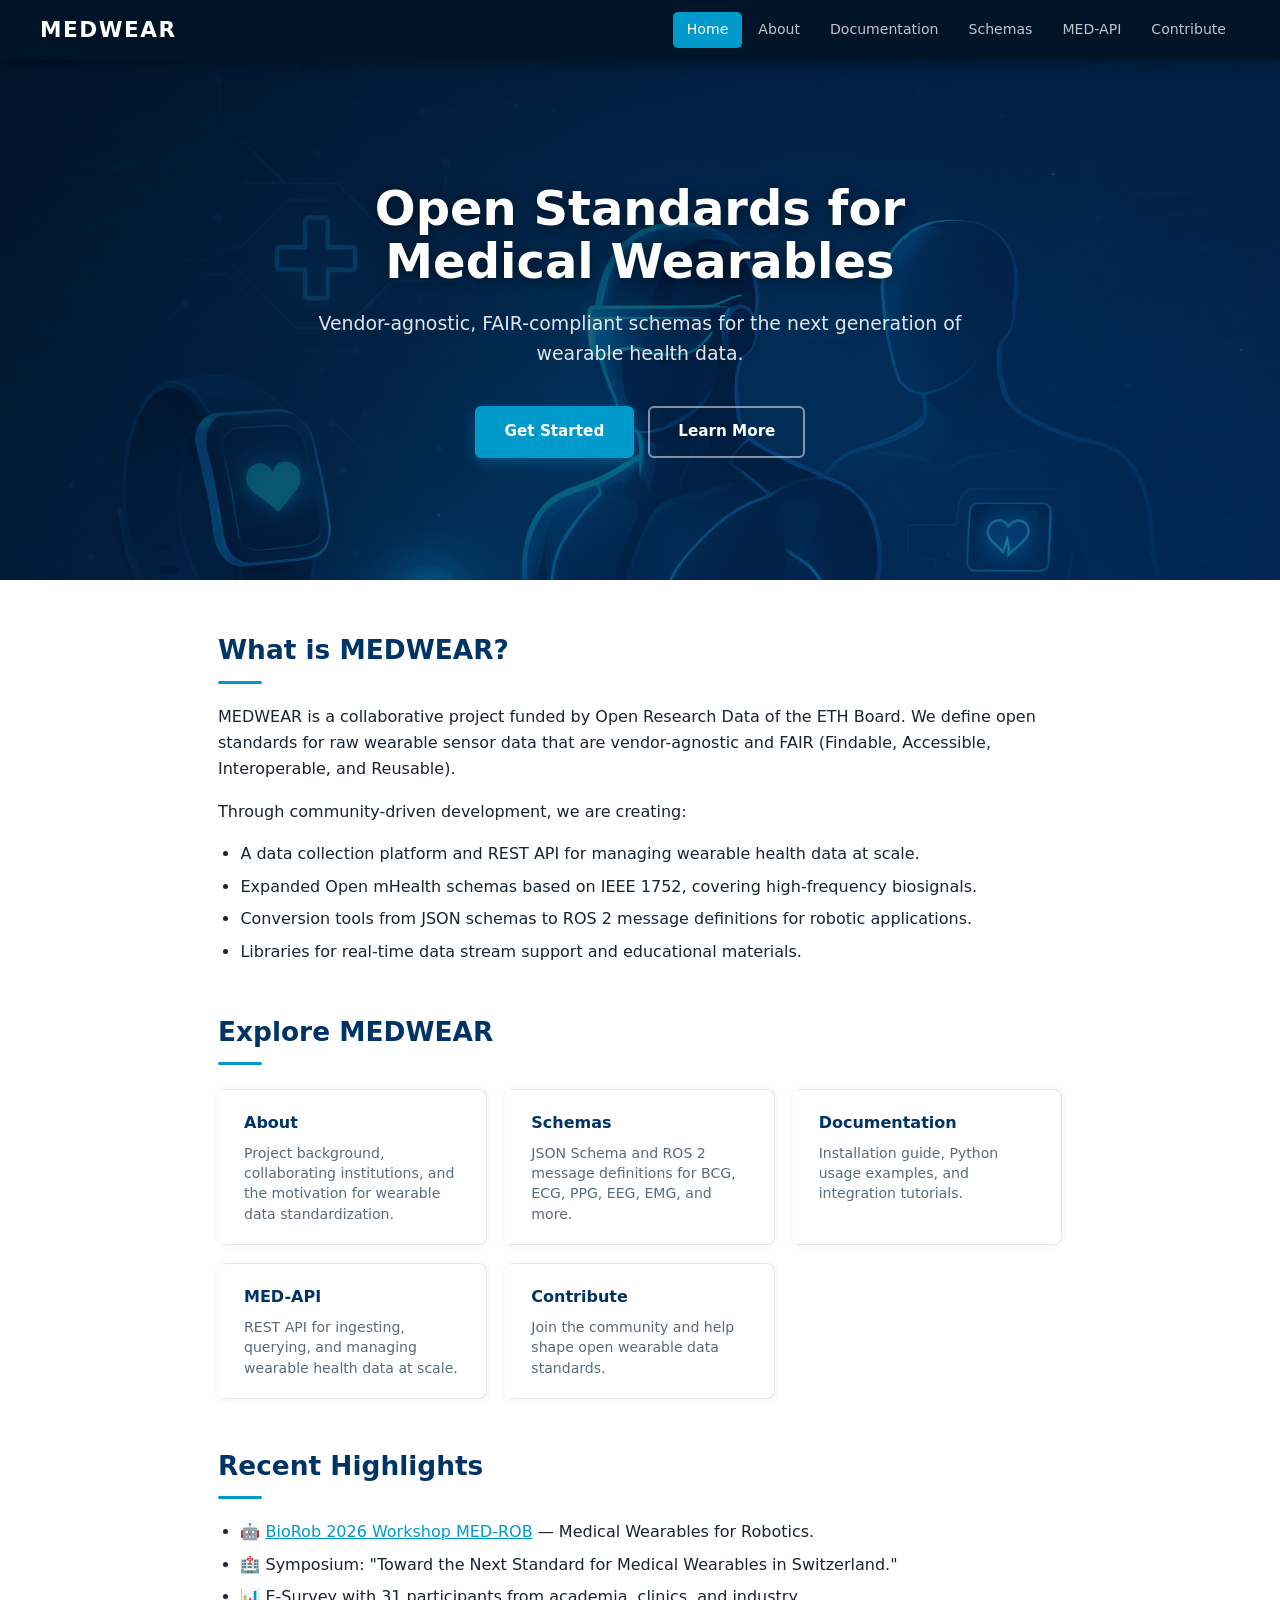
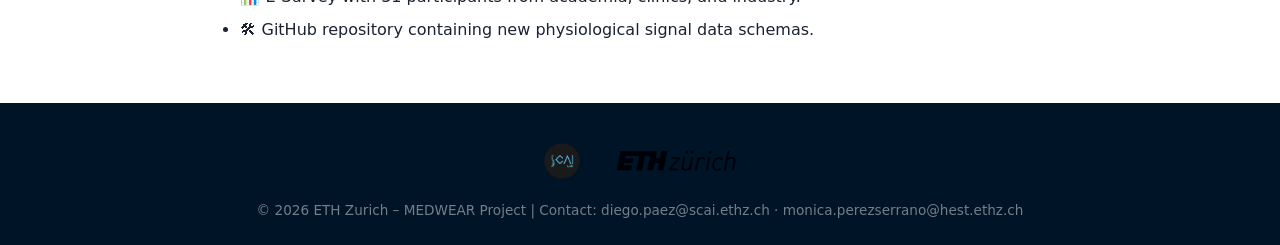
==== index.html @ 4d6610df "Updated website" ====
<!DOCTYPE html>
<html lang="en">

<head>
  <meta charset="UTF-8" />
  <meta name="viewport" content="width=device-width, initial-scale=1.0" />
  <title>MEDWEAR: Open Standard for Wearable Health Data</title>
  <link rel="stylesheet" href="style.css" />
  <link rel="icon" href="favicon.ico" />
</head>

<body>

  <header>
    <a href="index.html" class="header-brand">MEDWEAR</a>
    <nav>
      <a href="index.html" class="active">Home</a>
      <a href="about.html">About</a>
      <a href="documentation.html">Documentation</a>
      <a href="schemas.html">Schemas</a>
      <a href="med-api.html">MED-API</a>
      <a href="contribute.html">Contribute</a>
    </nav>
  </header>

  <div class="hero">
    <div class="hero-content">
      <h1>Open Standards for<br>Medical Wearables</h1>
      <p>Vendor-agnostic, FAIR-compliant schemas for the next generation of wearable health data.</p>
      <div class="hero-actions">
        <a href="documentation.html" class="btn-primary">Get Started</a>
        <a href="about.html" class="btn-secondary">Learn More</a>
      </div>
    </div>
  </div>

  <div class="content-container">
    <main>

      <section>
        <h2>What is MEDWEAR?</h2>
        <p>
          MEDWEAR is a collaborative project funded by Open Research Data of the ETH Board.
          We define open standards for raw wearable sensor data that are vendor-agnostic and
          FAIR (Findable, Accessible, Interoperable, and Reusable).
        </p>
        <p>Through community-driven development, we are creating:</p>
        <ul>
          <li>A data collection platform and REST API for managing wearable health data at scale.</li>
          <li>Expanded Open mHealth schemas based on IEEE 1752, covering high-frequency biosignals.</li>
          <li>Conversion tools from JSON schemas to ROS 2 message definitions for robotic applications.</li>
          <li>Libraries for real-time data stream support and educational materials.</li>
        </ul>
      </section>

      <section>
        <h2>Explore MEDWEAR</h2>
        <div class="quick-links">
          <a href="about.html" class="quick-link-card">
            <h3>About</h3>
            <p>Project background, collaborating institutions, and the motivation for wearable data standardization.</p>
          </a>
          <a href="schemas.html" class="quick-link-card">
            <h3>Schemas</h3>
            <p>JSON Schema and ROS 2 message definitions for BCG, ECG, PPG, EEG, EMG, and more.</p>
          </a>
          <a href="documentation.html" class="quick-link-card">
            <h3>Documentation</h3>
            <p>Installation guide, Python usage examples, and integration tutorials.</p>
          </a>
          <a href="med-api.html" class="quick-link-card">
            <h3>MED-API</h3>
            <p>REST API for ingesting, querying, and managing wearable health data at scale.</p>
          </a>
          <a href="contribute.html" class="quick-link-card">
            <h3>Contribute</h3>
            <p>Join the community and help shape open wearable data standards.</p>
          </a>
        </div>
      </section>

      <section>
        <h2>Recent Highlights</h2>
        <ul>
          <li>🤖 <a href="https://sites.google.com/ethz.ch/medrob2026/home" target="_blank" rel="noopener">BioRob 2026
              Workshop MED-ROB</a> — Medical Wearables for Robotics.</li>
          <li>🏥 Symposium: "Toward the Next Standard for Medical Wearables in Switzerland."</li>
          <li>📊 E-Survey with 31 participants from academia, clinics, and industry.</li>
          <li>🛠 GitHub repository containing new physiological signal data schemas.</li>
        </ul>
      </section>

    </main>
  </div>

  <footer>
    <div class="footer-logos">
      <img src="assets/images/scai_logo.png" alt="SCAI Lab Logo" />
      <img src="assets/images/ethz_logo.png" alt="ETH Zurich Logo" class="ethz-logo" />
    </div>
    <p>© 2026 ETH Zurich – MEDWEAR Project | Contact: diego.paez@scai.ethz.ch · monica.perezserrano@hest.ethz.ch</p>
  </footer>

</body>

</html>
---- style.css ----
/* ── Variables ──────────────────────────────────────────────── */
:root {
  --navy:        #001428;
  --blue:        #003366;
  --blue-mid:    #004d99;
  --teal:        #0099cc;
  --teal-light:  #00b8d9;
  --white:       #ffffff;
  --gray-light:  #f4f7fa;
  --gray-mid:    #e2e8f0;
  --text:        #1a2332;
  --text-muted:  #5a6a7a;
}

/* ── Reset & base ───────────────────────────────────────────── */
*, *::before, *::after { box-sizing: border-box; }

body {
  margin: 0;
  padding: 0;
  font-family: 'Segoe UI', system-ui, -apple-system, sans-serif;
  line-height: 1.65;
  color: var(--text);
  background: var(--white);
}

a { color: var(--teal); }
a:hover { color: var(--teal-light); }

/* ── Sticky navbar ──────────────────────────────────────────── */
header {
  position: sticky;
  top: 0;
  z-index: 200;
  width: 100%;
  background: var(--navy);
  display: flex;
  align-items: center;
  justify-content: space-between;
  padding: 0 40px;
  height: 60px;
  box-shadow: 0 2px 16px rgba(0, 0, 0, 0.4);
}

.header-brand {
  color: var(--white);
  font-size: 1.35rem;
  font-weight: 800;
  letter-spacing: 0.07em;
  text-decoration: none;
  flex-shrink: 0;
  transition: color 0.18s;
}

.header-brand:hover { color: var(--teal-light); }

nav {
  display: flex;
  align-items: center;
  gap: 2px;
  flex-wrap: wrap;
}

nav a {
  color: rgba(255, 255, 255, 0.75);
  text-decoration: none;
  padding: 6px 14px;
  border-radius: 5px;
  font-size: 0.88rem;
  font-weight: 500;
  transition: background 0.18s, color 0.18s;
  white-space: nowrap;
}

nav a:hover {
  background: rgba(255, 255, 255, 0.12);
  color: var(--white);
}

nav a.active {
  background: var(--teal);
  color: var(--white);
}

/* ── Hero (homepage only) ───────────────────────────────────── */
.hero {
  width: 100%;
  min-height: 520px;
  background-image: url('assets/images/hero-home.jpg');
  background-size: cover;
  background-position: center 35%;
  position: relative;
  display: flex;
  align-items: center;
  justify-content: center;
}

.hero::before {
  content: '';
  position: absolute;
  inset: 0;
  background: linear-gradient(135deg,
    rgba(0, 20, 40, 0.82) 0%,
    rgba(0, 51, 102, 0.58) 100%);
}

.hero-content {
  position: relative;
  z-index: 1;
  text-align: center;
  color: var(--white);
  max-width: 760px;
  padding: 80px 28px;
}

.hero-content h1 {
  font-size: 3rem;
  font-weight: 800;
  line-height: 1.1;
  margin: 0 0 20px;
  text-shadow: 0 2px 14px rgba(0, 0, 0, 0.45);
}

.hero-content p {
  font-size: 1.18rem;
  line-height: 1.6;
  color: rgba(255, 255, 255, 0.88);
  margin: 0 0 38px;
}

.hero-actions {
  display: flex;
  gap: 14px;
  justify-content: center;
  flex-wrap: wrap;
}

/* ── Buttons ────────────────────────────────────────────────── */
.btn-primary {
  background: var(--teal);
  color: var(--white);
  padding: 13px 30px;
  border-radius: 6px;
  text-decoration: none;
  font-weight: 600;
  font-size: 0.95rem;
  box-shadow: 0 4px 14px rgba(0, 153, 204, 0.38);
  transition: background 0.2s, transform 0.15s, box-shadow 0.2s;
}

.btn-primary:hover {
  background: var(--teal-light);
  color: var(--white);
  transform: translateY(-2px);
  box-shadow: 0 6px 22px rgba(0, 153, 204, 0.48);
}

.btn-secondary {
  background: transparent;
  color: var(--white);
  padding: 11px 28px;
  border-radius: 6px;
  text-decoration: none;
  font-weight: 600;
  font-size: 0.95rem;
  border: 2px solid rgba(255, 255, 255, 0.5);
  transition: border-color 0.2s, background 0.2s;
}

.btn-secondary:hover {
  border-color: var(--white);
  background: rgba(255, 255, 255, 0.1);
  color: var(--white);
}

/* ── Page banner (inner pages) ──────────────────────────────── */
.page-banner {
  width: 100%;
  height: 400px;
  background-size: cover;
  background-position: center 30%;
  position: relative;
  display: flex;
  align-items: center;
}

.page-banner::before {
  content: '';
  position: absolute;
  inset: 0;
  background: linear-gradient(135deg,
    rgba(0, 20, 40, 0.80) 0%,
    rgba(0, 51, 102, 0.60) 100%);
}

.page-banner-content {
  position: relative;
  z-index: 1;
  max-width: 900px;
  margin: 0 auto;
  padding: 0 28px;
  width: 100%;
  color: var(--white);
}

.page-banner-content h1 {
  font-size: 2.2rem;
  font-weight: 700;
  margin: 0 0 6px;
}

.page-banner-content p {
  margin: 0;
  color: rgba(255, 255, 255, 0.78);
  font-size: 1rem;
}

/* ── Main content ───────────────────────────────────────────── */
.content-container {
  max-width: 900px;
  margin: 48px auto;
  padding: 0 28px;
}

section { margin-bottom: 2.8em; }

/* ── Typography ─────────────────────────────────────────────── */
.content-container h2 {
  font-size: 1.65rem;
  font-weight: 700;
  color: var(--blue);
  margin: 0 0 20px;
  padding-bottom: 12px;
  position: relative;
}

.content-container h2::after {
  content: '';
  position: absolute;
  bottom: 0;
  left: 0;
  width: 44px;
  height: 3px;
  background: var(--teal);
  border-radius: 2px;
}

.content-container h3 {
  font-size: 1.12rem;
  font-weight: 600;
  color: var(--blue);
  margin: 1.6em 0 0.5em;
}

.content-container h4 {
  font-size: 1rem;
  font-weight: 600;
  color: var(--text);
  margin: 1.2em 0 0.4em;
}

.content-container p {
  margin: 0 0 1em;
}

.content-container ul,
.content-container ol {
  padding-left: 1.4em;
  margin: 0 0 1em;
}

.content-container li { margin-bottom: 0.38em; }

/* ── Documentation block dividers ──────────────────────────── */
.doc-block-title {
  font-size: 2rem !important;
  font-weight: 800 !important;
  color: var(--navy) !important;
  background: linear-gradient(90deg, var(--blue) 0%, var(--teal) 100%);
  -webkit-background-clip: text;
  -webkit-text-fill-color: transparent;
  background-clip: text;
  margin: 3em 0 1.2em !important;
  padding-bottom: 16px !important;
  border-bottom: 3px solid var(--teal);
  scroll-margin-top: 80px;
}

.doc-block-title::after { display: none !important; }

/* ── Quick-link cards ───────────────────────────────────────── */
.quick-links {
  display: grid;
  grid-template-columns: repeat(auto-fit, minmax(230px, 1fr));
  gap: 18px;
  margin: 24px 0;
}

.quick-link-card {
  display: block;
  background: var(--white);
  border: 1px solid var(--gray-mid);
  border-left: 4px solid transparent;
  border-radius: 8px;
  padding: 20px 22px;
  text-decoration: none;
  color: inherit;
  box-shadow: 0 1px 6px rgba(0, 0, 0, 0.06);
  transition: border-left-color 0.2s, box-shadow 0.2s, transform 0.18s;
}

.quick-link-card:hover {
  border-left-color: var(--teal);
  box-shadow: 0 6px 22px rgba(0, 0, 0, 0.10);
  transform: translateY(-3px);
}

.quick-link-card h3 {
  margin: 0 0 6px;
  color: var(--blue);
  font-size: 1rem;
  font-weight: 700;
}

.quick-link-card p {
  margin: 0;
  font-size: 0.88rem;
  color: var(--text-muted);
  line-height: 1.45;
}

/* ── Code blocks ────────────────────────────────────────────── */
pre {
  background: #0d1926;
  color: #c9d8e8;
  border-radius: 6px;
  padding: 16px 20px;
  overflow-x: auto;
  font-size: 0.87rem;
  line-height: 1.55;
  margin: 8px 0 18px;
  border: 1px solid #1e3050;
}

code {
  font-family: 'Cascadia Code', 'Fira Code', 'Courier New', monospace;
  font-size: 0.9em;
}

p code, li code, td code {
  background: #eef2f7;
  color: #1a4a6b;
  padding: 1px 6px;
  border-radius: 3px;
  font-size: 0.875em;
}

/* ── Tables ─────────────────────────────────────────────────── */
table {
  width: 100%;
  border-collapse: collapse;
  margin: 12px 0 22px;
  font-size: 0.9rem;
  border-radius: 6px;
  overflow: hidden;
  box-shadow: 0 1px 8px rgba(0, 0, 0, 0.08);
}

th, td {
  text-align: left;
  padding: 11px 14px;
  border-bottom: 1px solid var(--gray-mid);
  vertical-align: top;
}

th {
  background: var(--blue);
  color: var(--white);
  font-weight: 600;
  font-size: 0.875rem;
  letter-spacing: 0.02em;
}

tr:last-child td { border-bottom: none; }
tr:nth-child(even) td { background: var(--gray-light); }

/* ── Details / Summary ──────────────────────────────────────── */
details {
  border: 1px solid var(--gray-mid);
  border-radius: 6px;
  padding: 2px 14px;
  margin-bottom: 10px;
  background: var(--white);
}

details[open] { padding-bottom: 12px; }

summary {
  cursor: pointer;
  font-weight: 600;
  color: var(--blue-mid);
  padding: 10px 0;
  list-style: none;
  display: flex;
  align-items: center;
  gap: 8px;
}

summary::before {
  content: '▶';
  font-size: 0.65em;
  color: var(--teal);
  transition: transform 0.2s;
}

details[open] summary::before { transform: rotate(90deg); }
summary:hover { color: var(--teal); }

/* ── Footer ─────────────────────────────────────────────────── */
footer {
  width: 100%;
  background: var(--navy);
  box-sizing: border-box;
  padding: 40px 28px 24px;
  margin-top: 60px;
  text-align: center;
}

.footer-logos {
  display: flex;
  justify-content: center;
  align-items: center;
  gap: 36px;
  width: 100%;
  margin-bottom: 20px;
  flex-wrap: wrap;
}

.footer-logos img {
  height: 36px;
  width: auto;
  border: none;
  box-shadow: none;
  background: none;
  padding: 0;
  border-radius: 0;
  transition: opacity 0.2s;
}

.footer-logos .ethz-logo { height: 20px; }

footer p {
  color: rgba(255, 255, 255, 0.45);
  margin: 0;
  font-size: 0.85rem;
}

/* ── Responsive ─────────────────────────────────────────────── */
@media (max-width: 700px) {
  header {
    flex-direction: column;
    align-items: flex-start;
    height: auto;
    padding: 12px 16px;
    gap: 8px;
  }

  nav a {
    padding: 5px 10px;
    font-size: 0.83rem;
  }

  .hero-content h1 { font-size: 2rem; }
  .hero { min-height: 380px; }
  .content-container { padding: 0 16px; margin: 32px auto; }
}
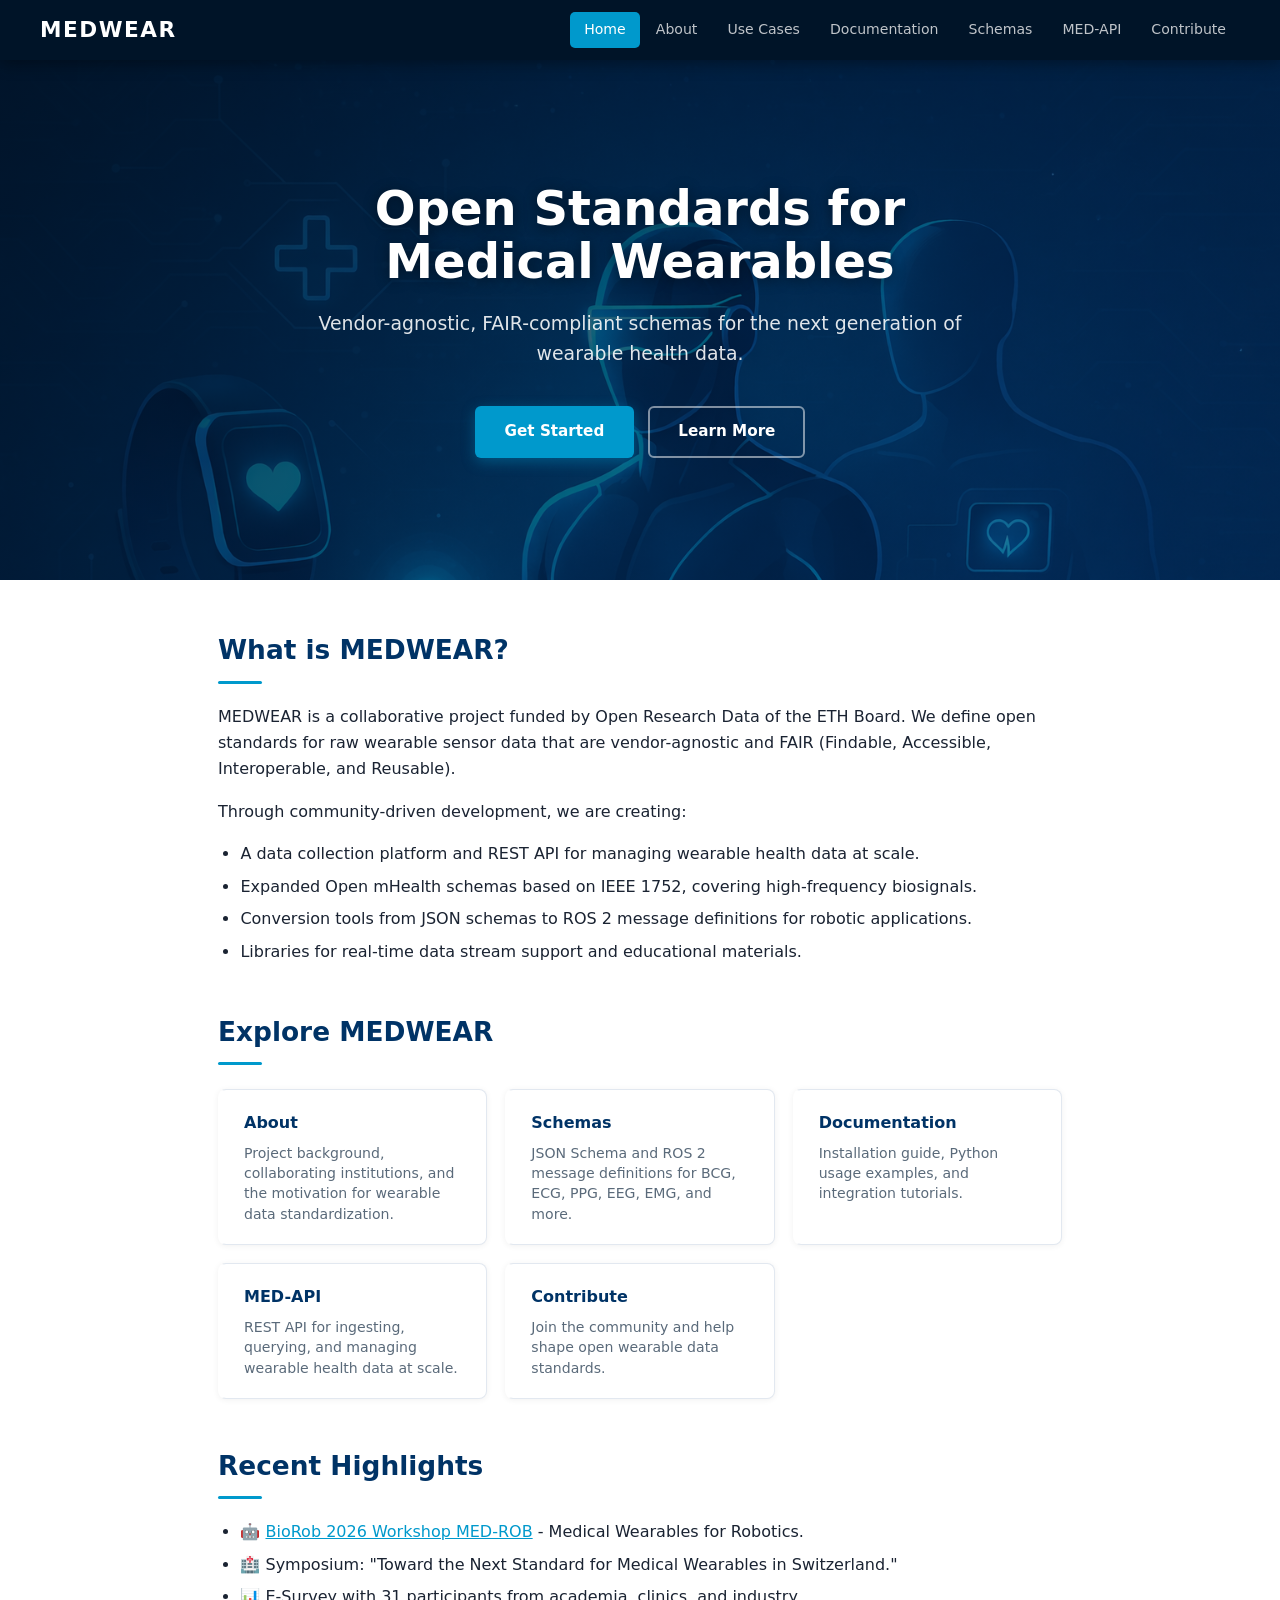
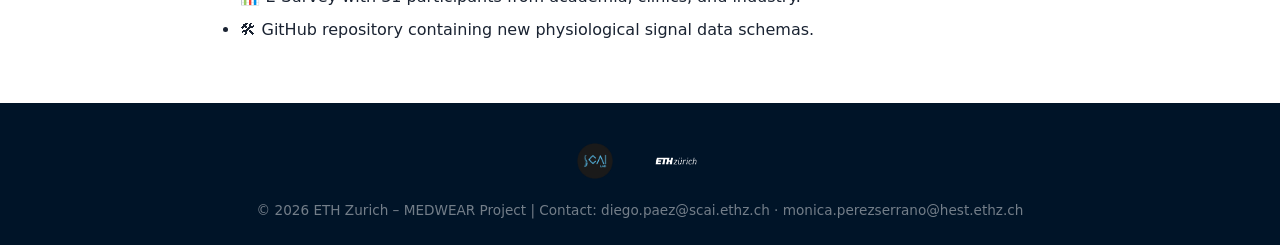
==== commit 2a4f966c: "Added use cases" ====
--- a/index.html
+++ b/index.html
@@ -16,6 +16,7 @@
     <nav>
       <a href="index.html" class="active">Home</a>
       <a href="about.html">About</a>
+      <a href="use-cases.html">Use Cases</a>
       <a href="documentation.html">Documentation</a>
       <a href="schemas.html">Schemas</a>
       <a href="med-api.html">MED-API</a>
@@ -83,7 +84,7 @@
         <h2>Recent Highlights</h2>
         <ul>
           <li>🤖 <a href="https://sites.google.com/ethz.ch/medrob2026/home" target="_blank" rel="noopener">BioRob 2026
-              Workshop MED-ROB</a> — Medical Wearables for Robotics.</li>
+              Workshop MED-ROB</a> - Medical Wearables for Robotics.</li>
           <li>🏥 Symposium: "Toward the Next Standard for Medical Wearables in Switzerland."</li>
           <li>📊 E-Survey with 31 participants from academia, clinics, and industry.</li>
           <li>🛠 GitHub repository containing new physiological signal data schemas.</li>
--- a/style.css
+++ b/style.css
@@ -455,6 +455,92 @@
   font-size: 0.85rem;
 }
 
+/* ── Pilot study cards ──────────────────────────────────────── */
+.pilot-grid {
+  display: grid;
+  grid-template-columns: repeat(auto-fit, minmax(320px, 1fr));
+  gap: 24px;
+  margin: 2em 0;
+}
+
+.pilot-card {
+  border-radius: 10px;
+  overflow: hidden;
+  border: 1px solid var(--gray-mid);
+  box-shadow: 0 2px 12px rgba(0, 0, 0, 0.07);
+}
+
+.pilot-card-header {
+  padding: 22px 24px 18px;
+  color: var(--white);
+}
+
+.pilot-card--spz .pilot-card-header { background: linear-gradient(135deg, #3c3489 0%, #534ab7 100%); }
+.pilot-card--llui .pilot-card-header { background: linear-gradient(135deg, #085041 0%, #0f6e56 100%); }
+
+.pilot-tag {
+  display: inline-block;
+  font-size: 0.72rem;
+  font-weight: 700;
+  letter-spacing: 0.08em;
+  text-transform: uppercase;
+  background: rgba(255, 255, 255, 0.22);
+  padding: 3px 10px;
+  border-radius: 20px;
+  margin-bottom: 10px;
+}
+
+.pilot-card-header h3 {
+  margin: 0 0 6px;
+  font-size: 1.1rem;
+  font-weight: 700;
+  color: var(--white);
+}
+
+.pilot-subtitle {
+  margin: 0;
+  font-size: 0.82rem;
+  color: rgba(255, 255, 255, 0.72);
+  font-family: 'Cascadia Code', 'Fira Code', monospace;
+}
+
+.pilot-card-body {
+  padding: 20px 24px 22px;
+  background: var(--white);
+}
+
+.pilot-card-body h4 {
+  font-size: 0.82rem;
+  font-weight: 700;
+  text-transform: uppercase;
+  letter-spacing: 0.06em;
+  color: var(--text-muted);
+  margin: 1.4em 0 0.5em;
+}
+
+.pilot-card-body h4:first-child { margin-top: 0; }
+
+.pilot-card-body p { font-size: 0.92rem; margin: 0 0 0.6em; }
+.pilot-card-body ol { font-size: 0.92rem; padding-left: 1.4em; margin: 0 0 0.6em; }
+.pilot-card-body li { margin-bottom: 0.45em; }
+
+.signal-tags {
+  display: flex;
+  flex-wrap: wrap;
+  gap: 8px;
+  margin-top: 6px;
+}
+
+.signal-tag {
+  font-size: 0.78rem;
+  font-weight: 600;
+  padding: 4px 12px;
+  border-radius: 20px;
+  background: var(--gray-light);
+  color: var(--blue-mid);
+  border: 1px solid var(--gray-mid);
+}
+
 /* ── Responsive ─────────────────────────────────────────────── */
 @media (max-width: 700px) {
   header {
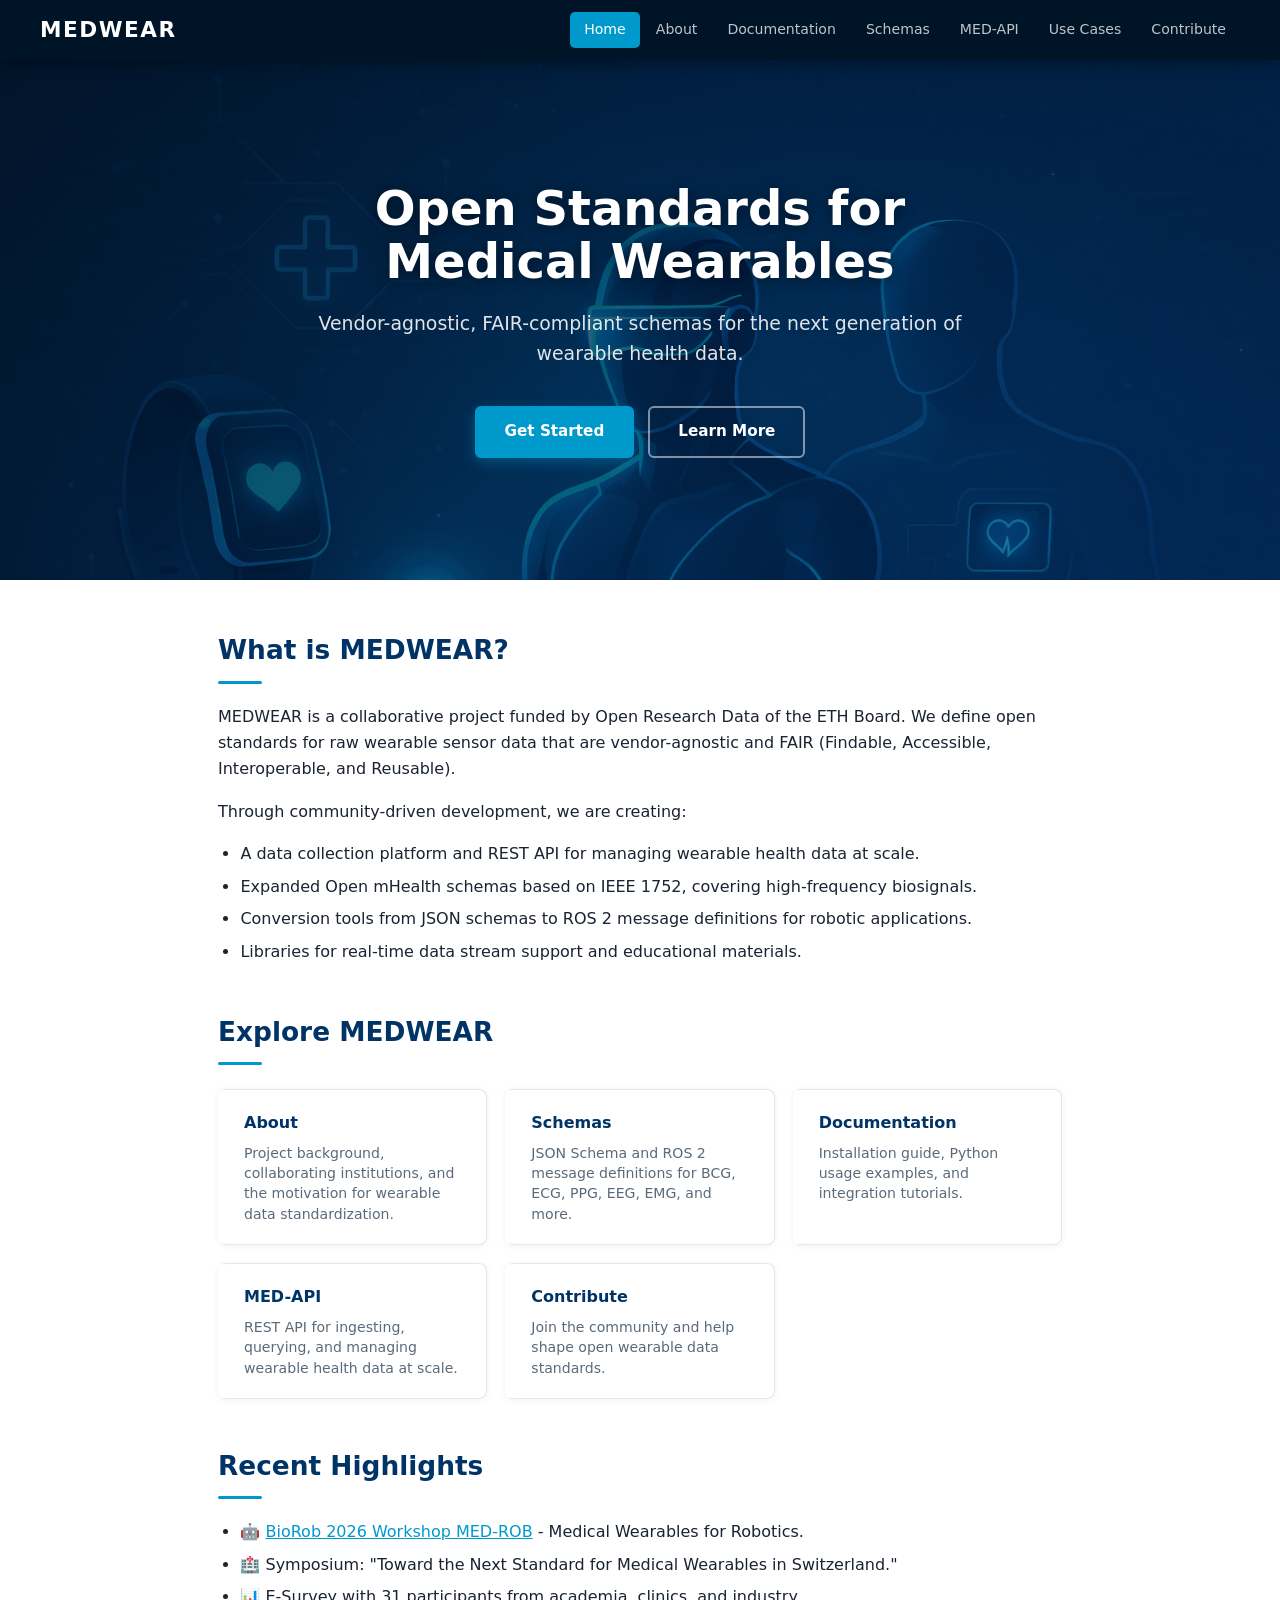
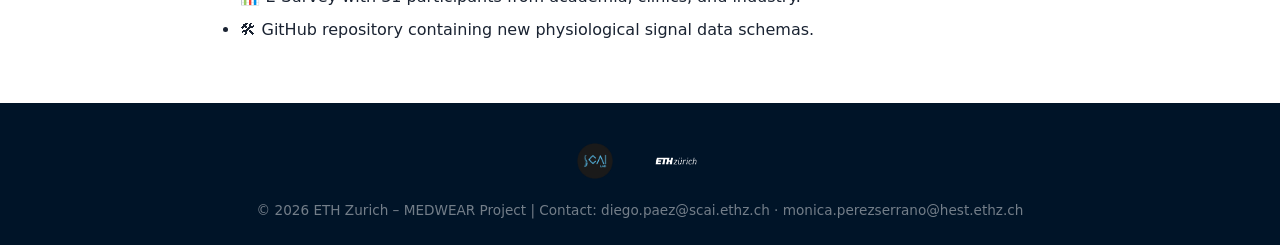
==== commit 15d69d07: "Updated links" ====
--- a/index.html
+++ b/index.html
@@ -16,10 +16,10 @@
     <nav>
       <a href="index.html" class="active">Home</a>
       <a href="about.html">About</a>
-      <a href="use-cases.html">Use Cases</a>
       <a href="documentation.html">Documentation</a>
       <a href="schemas.html">Schemas</a>
       <a href="med-api.html">MED-API</a>
+      <a href="use-cases.html">Use Cases</a>
       <a href="contribute.html">Contribute</a>
     </nav>
   </header>
--- a/style.css
+++ b/style.css
@@ -475,8 +475,10 @@
   color: var(--white);
 }
 
-.pilot-card--spz .pilot-card-header { background: linear-gradient(135deg, #3c3489 0%, #534ab7 100%); }
-.pilot-card--llui .pilot-card-header { background: linear-gradient(135deg, #085041 0%, #0f6e56 100%); }
+.pilot-card--spz .pilot-card-header  { background: linear-gradient(135deg, #3c3489 0%, #534ab7 100%); }
+.pilot-card--llui .pilot-card-header  { background: linear-gradient(135deg, #085041 0%, #0f6e56 100%); }
+.pilot-card--json .pilot-card-header  { background: linear-gradient(135deg, #003366 0%, #004d99 100%); }
+.pilot-card--ros .pilot-card-header   { background: linear-gradient(135deg, #006666 0%, #0099aa 100%); }
 
 .pilot-tag {
   display: inline-block;
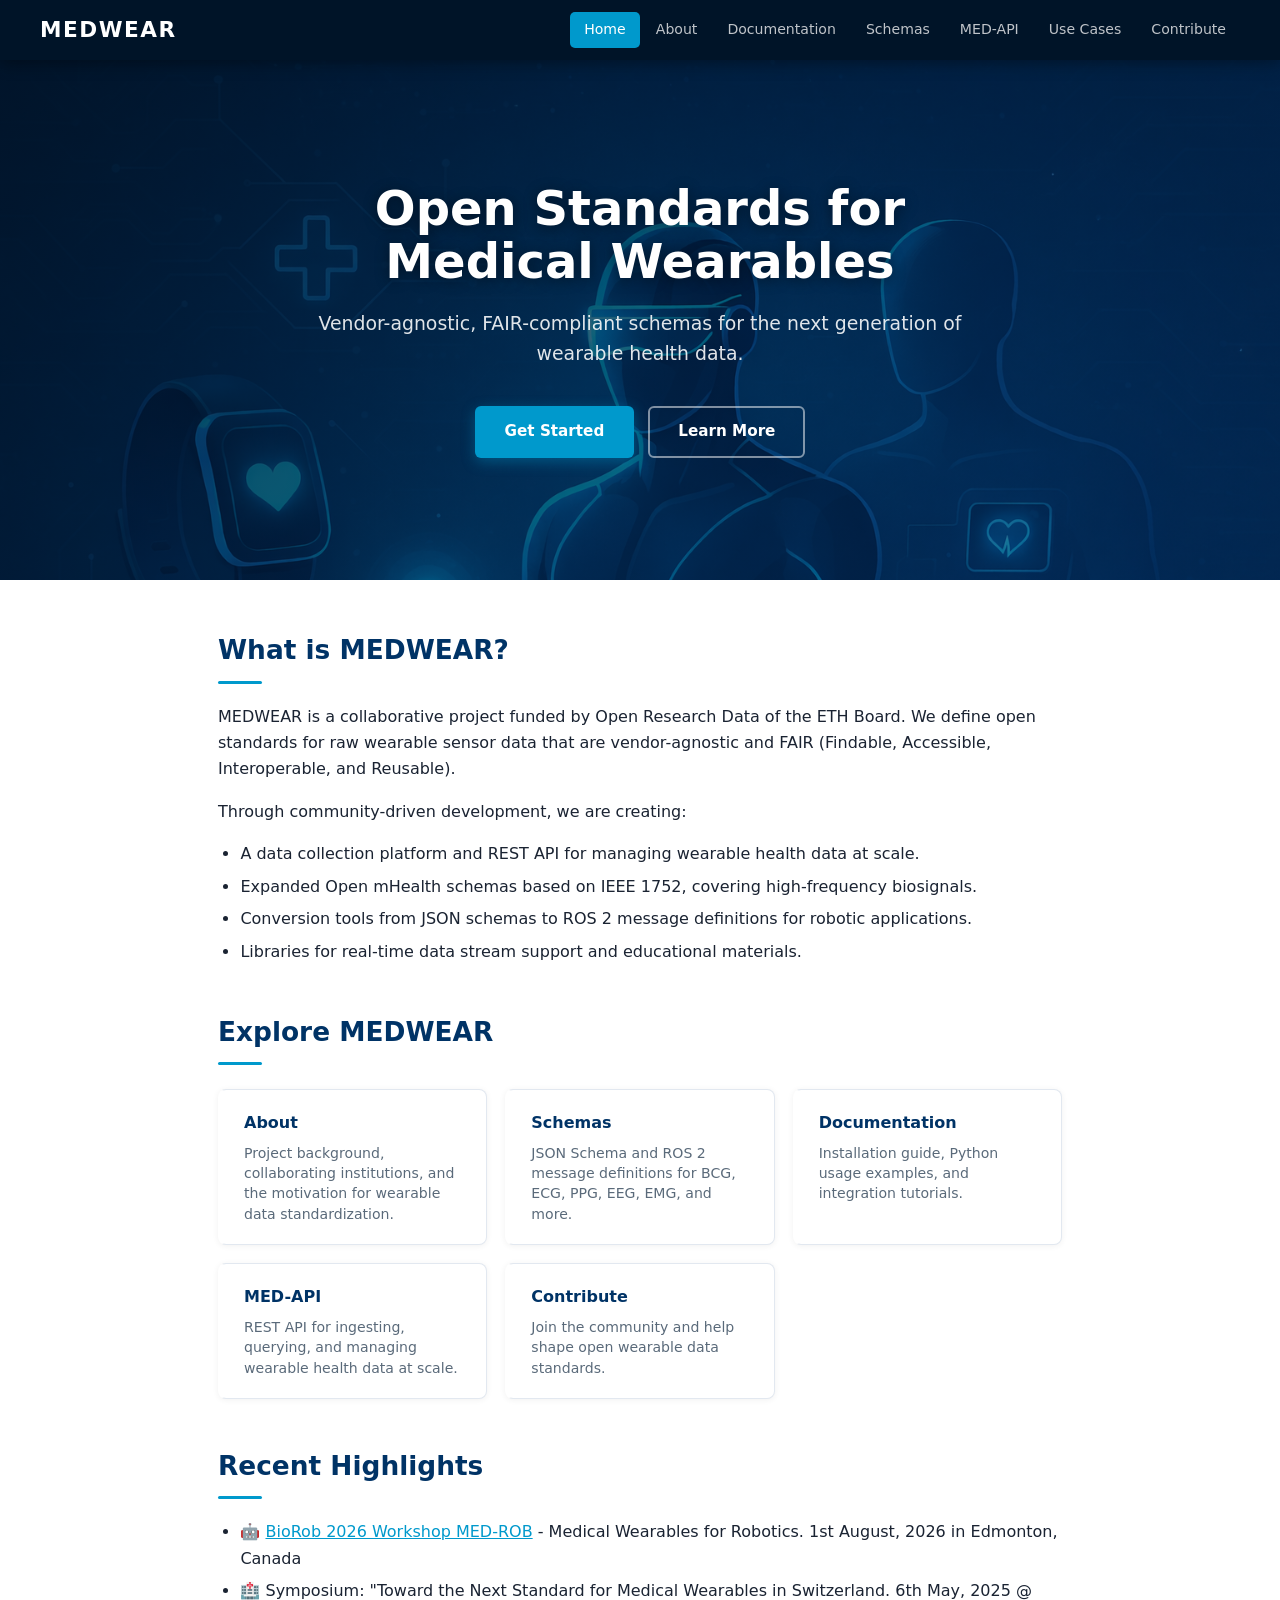
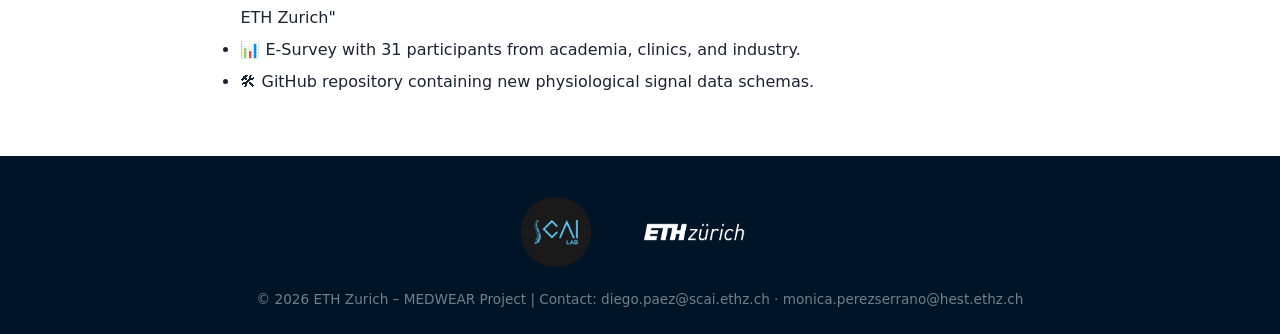
==== commit ca65b242: "Update index" ====
--- a/index.html
+++ b/index.html
@@ -6,7 +6,7 @@
   <meta name="viewport" content="width=device-width, initial-scale=1.0" />
   <title>MEDWEAR: Open Standard for Wearable Health Data</title>
   <link rel="stylesheet" href="style.css" />
-  <link rel="icon" href="favicon.ico" />
+  <link rel="icon" href="favicon.svg" type="image/svg+xml" />
 </head>
 
 <body>
@@ -84,8 +84,9 @@
         <h2>Recent Highlights</h2>
         <ul>
           <li>🤖 <a href="https://sites.google.com/ethz.ch/medrob2026/home" target="_blank" rel="noopener">BioRob 2026
-              Workshop MED-ROB</a> - Medical Wearables for Robotics.</li>
-          <li>🏥 Symposium: "Toward the Next Standard for Medical Wearables in Switzerland."</li>
+              Workshop MED-ROB</a> - Medical Wearables for Robotics. 1st August, 2026 in Edmonton, Canada</li>
+          <li>🏥 Symposium: "Toward the Next Standard for Medical Wearables in Switzerland. 6th May, 2025 @ ETH Zurich"
+          </li>
           <li>📊 E-Survey with 31 participants from academia, clinics, and industry.</li>
           <li>🛠 GitHub repository containing new physiological signal data schemas.</li>
         </ul>
--- a/style.css
+++ b/style.css
@@ -437,7 +437,7 @@
 }
 
 .footer-logos img {
-  height: 36px;
+  height: 72px;
   width: auto;
   border: none;
   box-shadow: none;
@@ -447,7 +447,7 @@
   transition: opacity 0.2s;
 }
 
-.footer-logos .ethz-logo { height: 20px; }
+.footer-logos .ethz-logo { height: 48px; }
 
 footer p {
   color: rgba(255, 255, 255, 0.45);
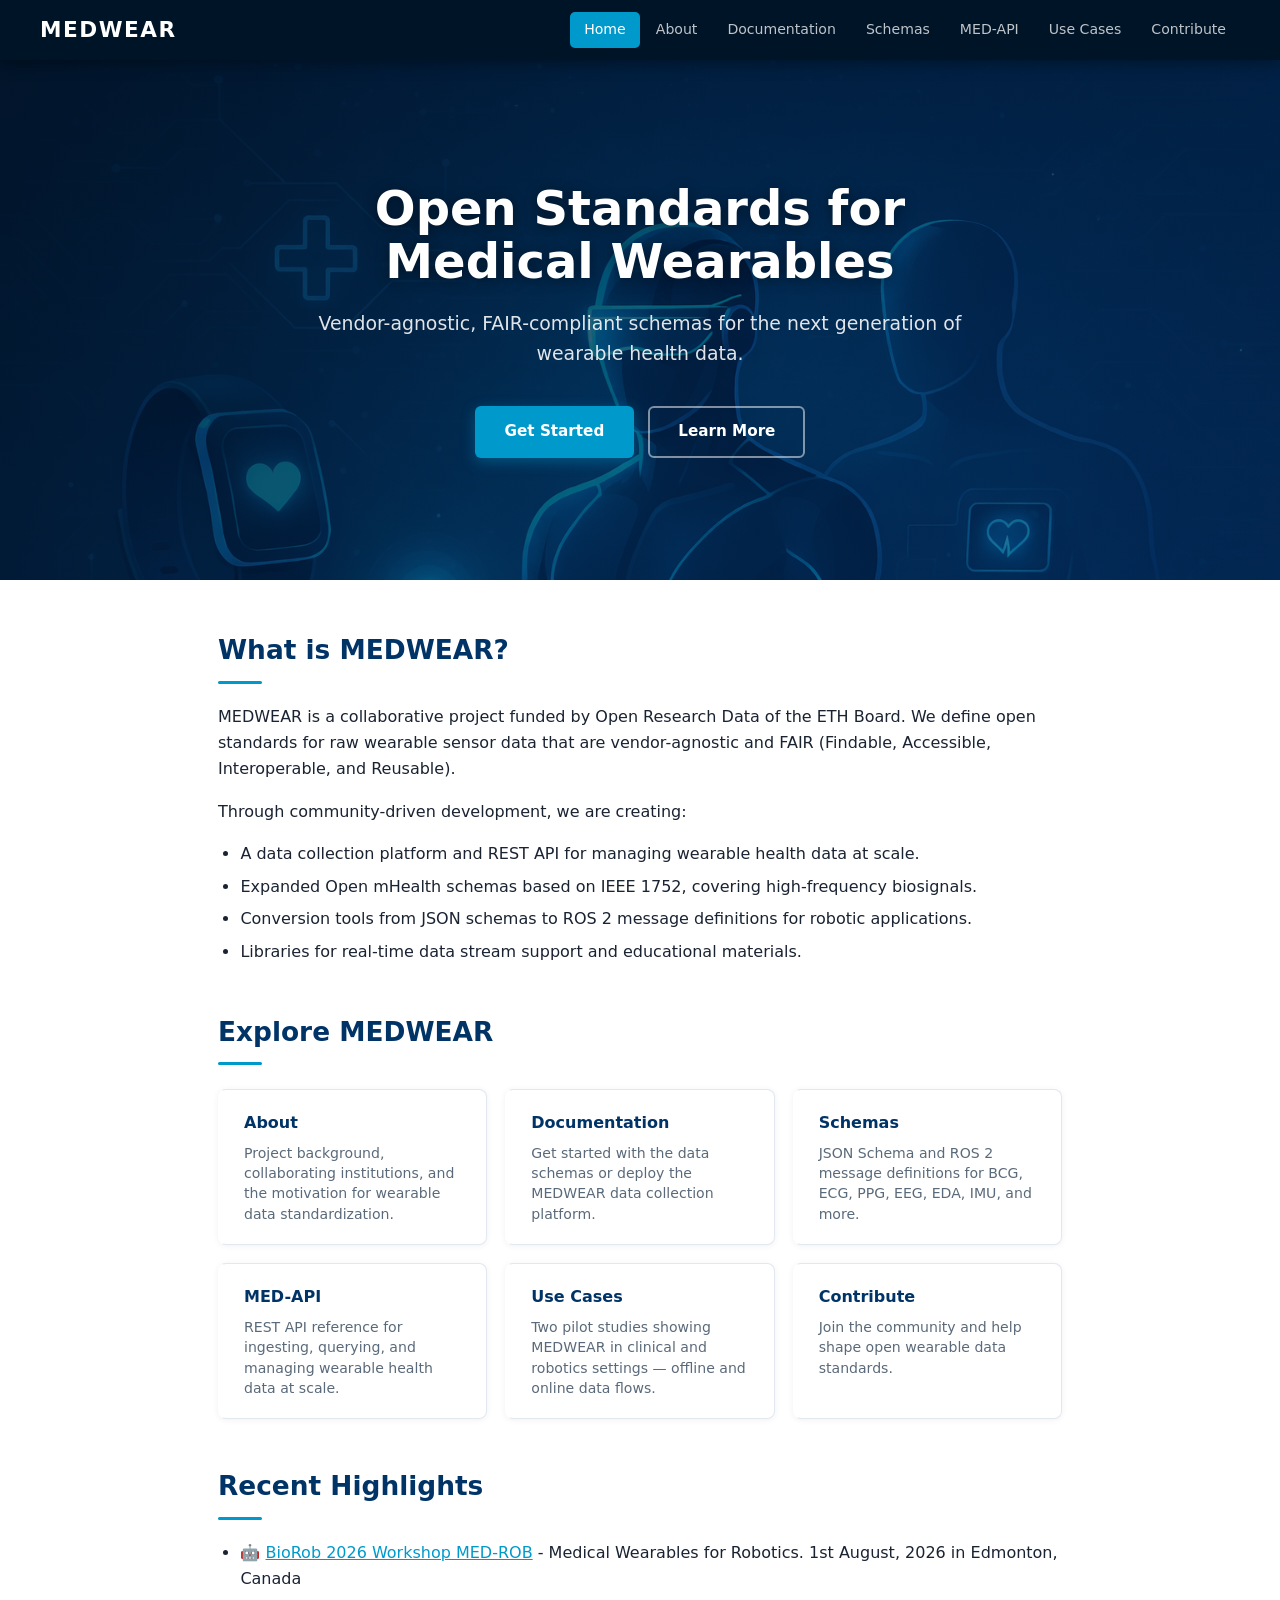
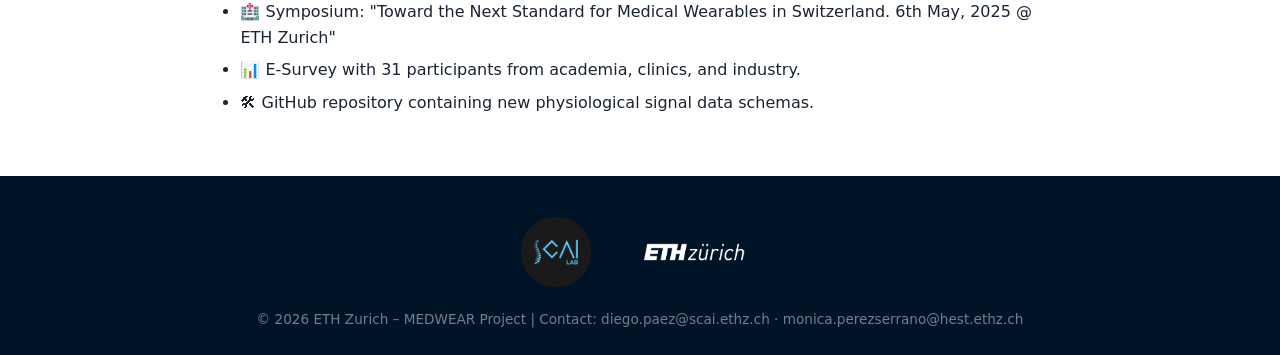
==== commit ecc1d430: "Update index" ====
--- a/index.html
+++ b/index.html
@@ -61,17 +61,21 @@
             <h3>About</h3>
             <p>Project background, collaborating institutions, and the motivation for wearable data standardization.</p>
           </a>
+          <a href="documentation.html" class="quick-link-card">
+            <h3>Documentation</h3>
+            <p>Get started with the data schemas or deploy the MEDWEAR data collection platform.</p>
+          </a>
           <a href="schemas.html" class="quick-link-card">
             <h3>Schemas</h3>
-            <p>JSON Schema and ROS 2 message definitions for BCG, ECG, PPG, EEG, EMG, and more.</p>
-          </a>
-          <a href="documentation.html" class="quick-link-card">
-            <h3>Documentation</h3>
-            <p>Installation guide, Python usage examples, and integration tutorials.</p>
+            <p>JSON Schema and ROS 2 message definitions for BCG, ECG, PPG, EEG, EDA, IMU, and more.</p>
           </a>
           <a href="med-api.html" class="quick-link-card">
             <h3>MED-API</h3>
-            <p>REST API for ingesting, querying, and managing wearable health data at scale.</p>
+            <p>REST API reference for ingesting, querying, and managing wearable health data at scale.</p>
+          </a>
+          <a href="use-cases.html" class="quick-link-card">
+            <h3>Use Cases</h3>
+            <p>Two pilot studies showing MEDWEAR in clinical and robotics settings — offline and online data flows.</p>
           </a>
           <a href="contribute.html" class="quick-link-card">
             <h3>Contribute</h3>
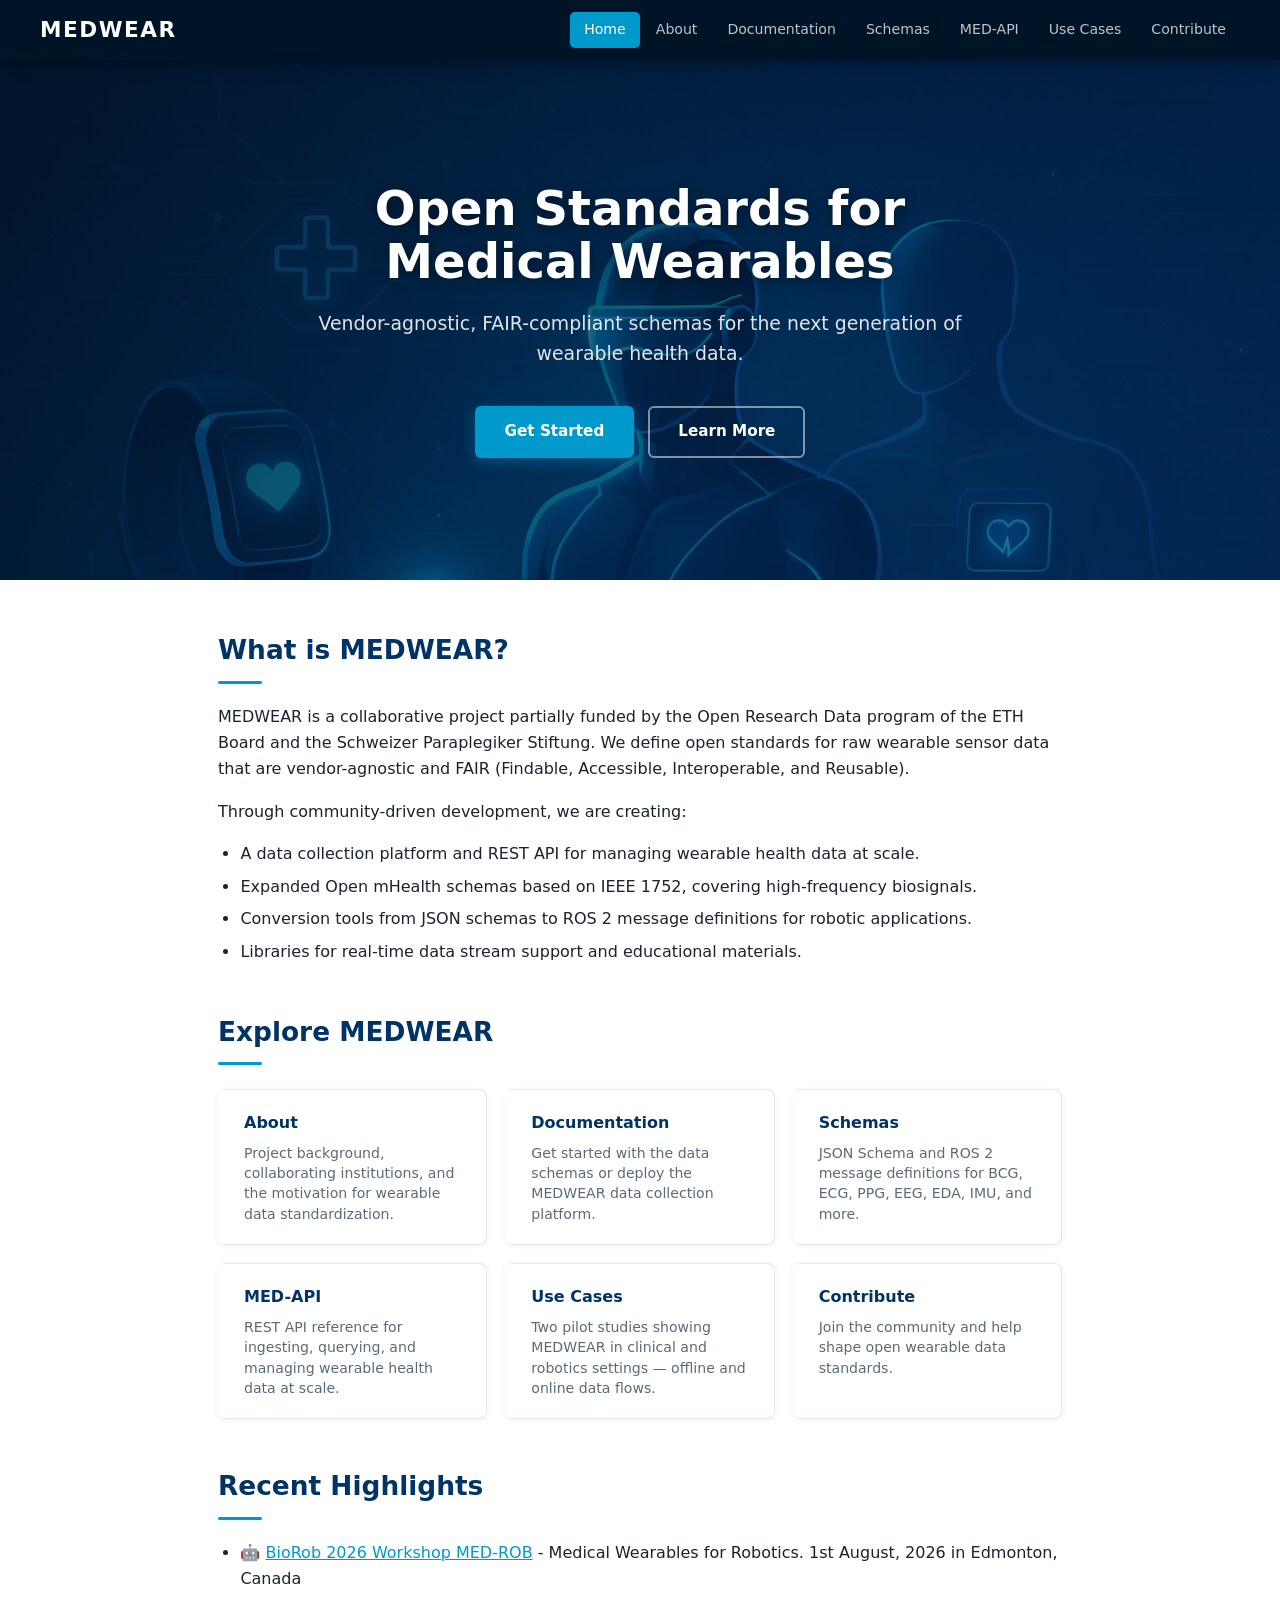
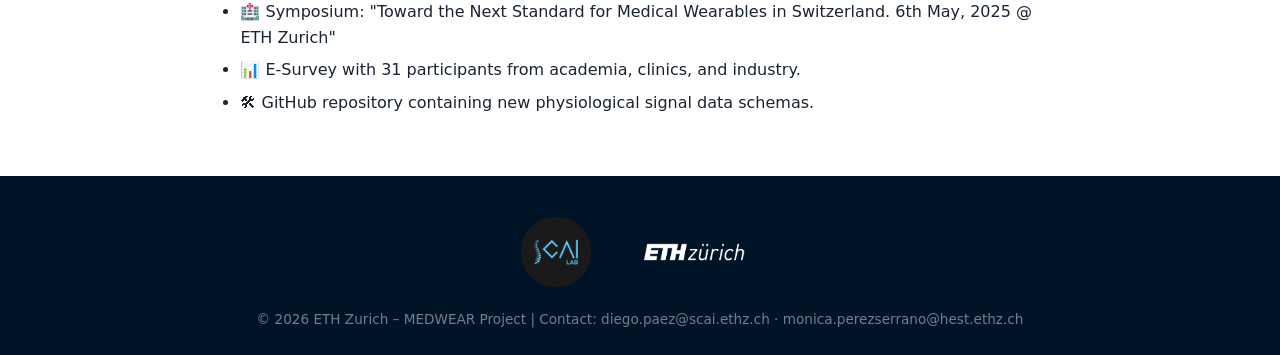
==== commit 9b1f09b7: "Updated acknoledgements" ====
--- a/index.html
+++ b/index.html
@@ -41,7 +41,8 @@
       <section>
         <h2>What is MEDWEAR?</h2>
         <p>
-          MEDWEAR is a collaborative project funded by Open Research Data of the ETH Board.
+          MEDWEAR is a collaborative project partially funded by the Open Research Data program of the ETH Board
+          and the Schweizer Paraplegiker Stiftung.
           We define open standards for raw wearable sensor data that are vendor-agnostic and
           FAIR (Findable, Accessible, Interoperable, and Reusable).
         </p>
